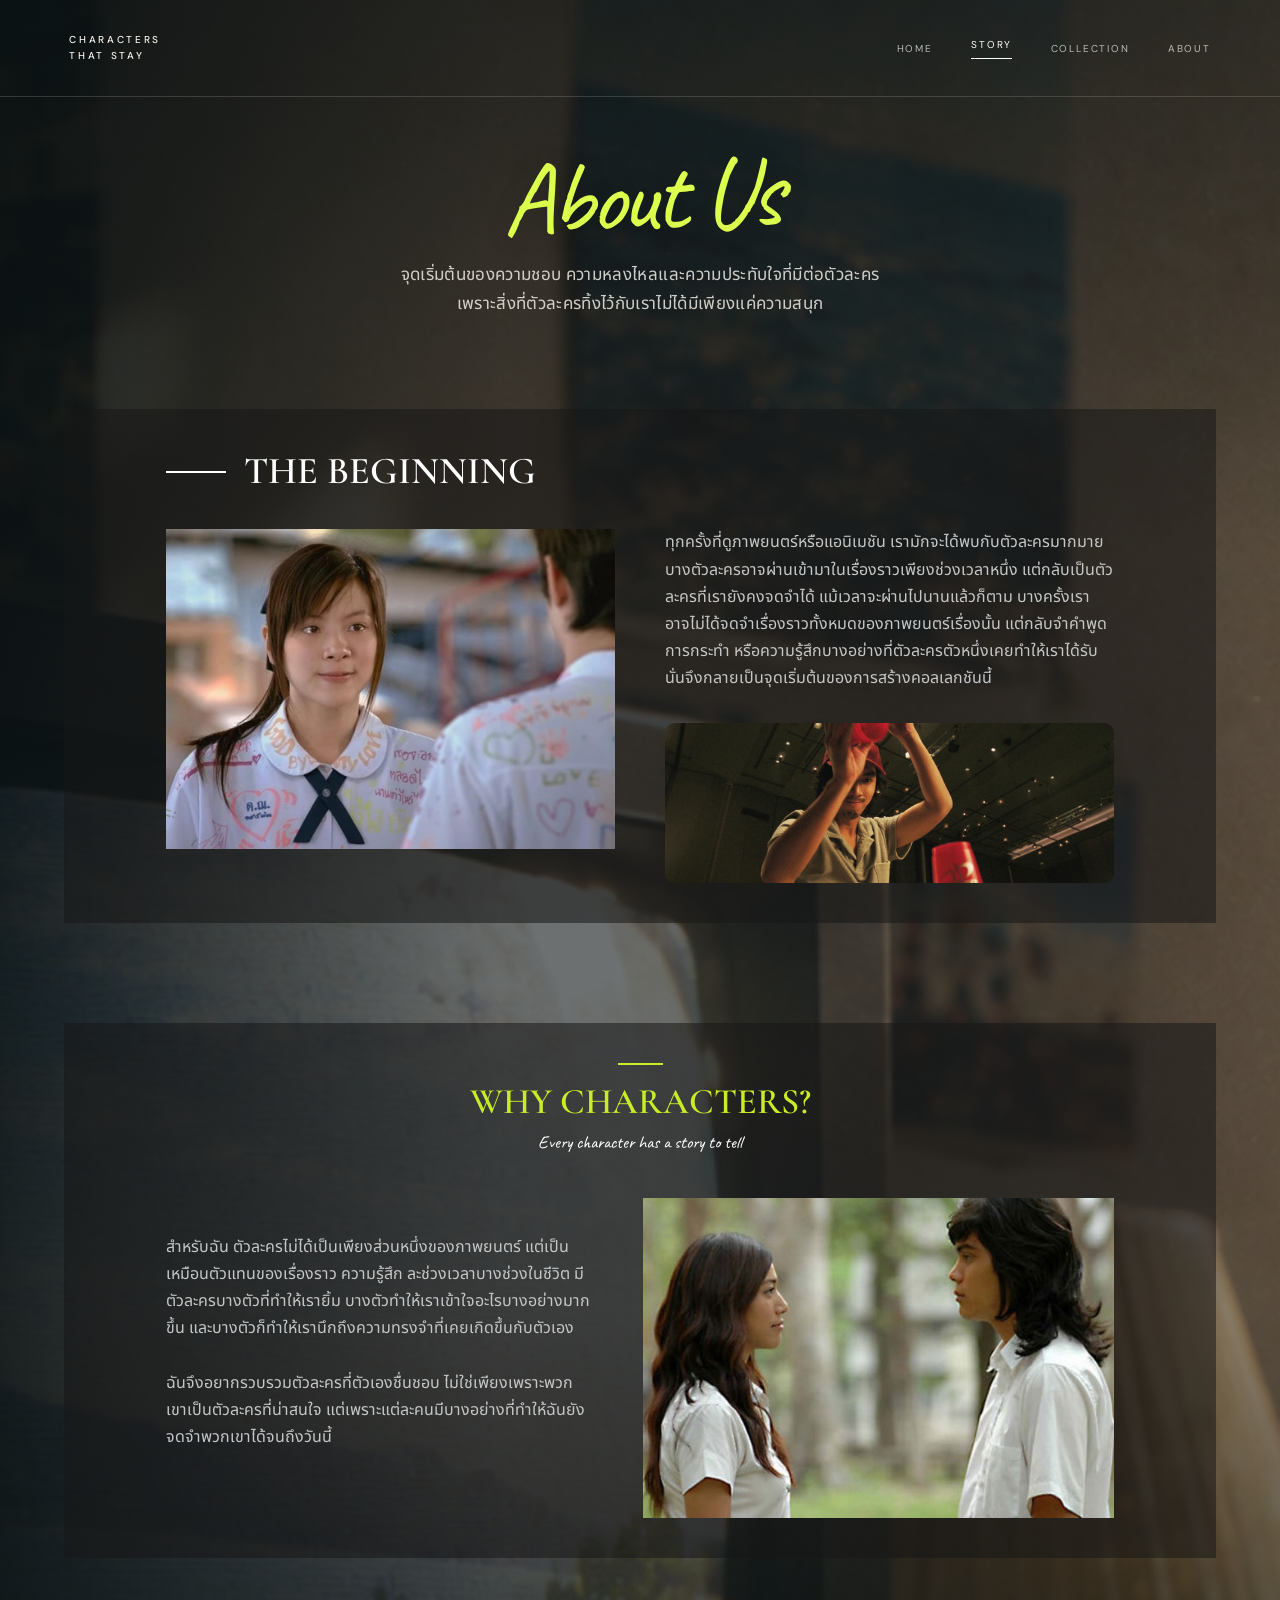
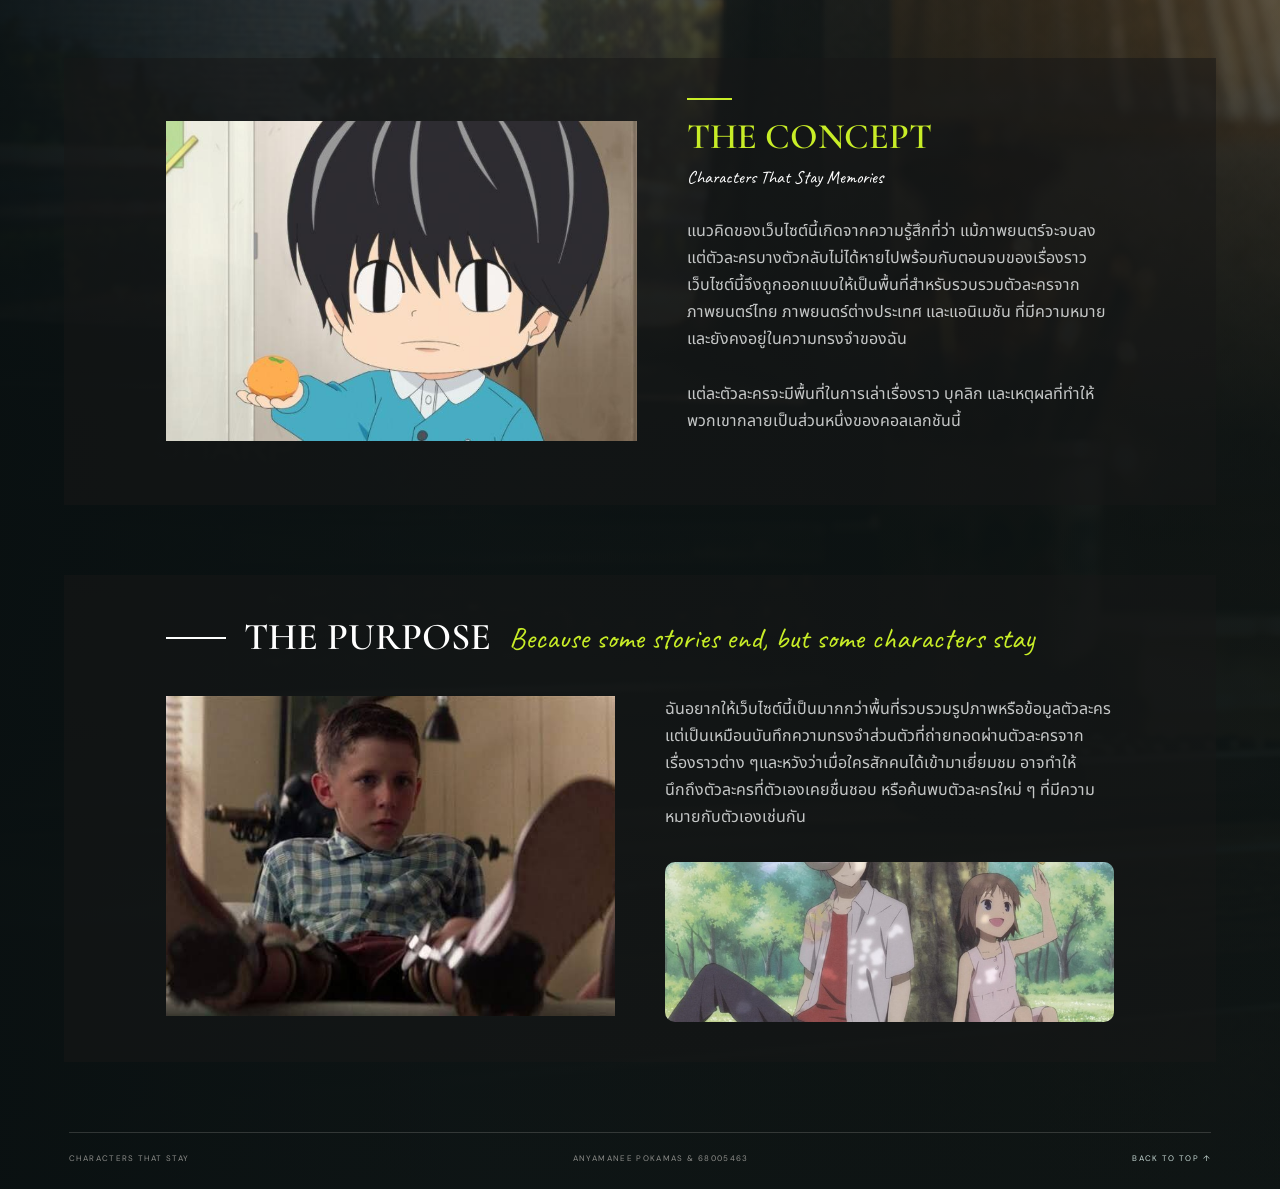
==== about.html @ 06eedd0f "about" ====
<!DOCTYPE html>
<html lang="th">

<head>
    <meta charset="UTF-8">
    <meta name="viewport" content="width=device-width, initial-scale=1.0">
    <title>Stories | Characters That Stay</title>

    <link rel="preconnect" href="https://fonts.googleapis.com">
    <link rel="preconnect" href="https://fonts.gstatic.com" crossorigin>
    <link rel="stylesheet"
        href="https://fonts.googleapis.com/css2?family=Caveat:wght@400;500&family=Cormorant+Garamond:wght@400;500;600&family=DM+Sans:wght@300;400;500;600&family=Noto+Sans+Thai:wght@300;400;500;600&display=swap">

    <!-- base.css = ส่วนกลางทุกหน้า / pages/*.css = เฉพาะหน้านี้ -->
    <link rel="stylesheet" href="css/base.css">
    <link rel="stylesheet" href="css/pages/story.css">
    <link rel="stylesheet" href="css/pages/about.css">
</head>

<body id="top" class="page-story" data-nav="story">
    <div class="page-bg" aria-hidden="true"></div>

    <!-- ===== HEADER (เหมือนกันทุกหน้า — เมนูที่ active มาจาก data-nav ของ body) ===== -->
    <header class="site-header">
        <div class="site-header__inner container">
            <a class="wordmark" href="index.html">CHARACTERS<br>THAT STAY</a>
            <nav class="main-nav" aria-label="Main navigation">
                <a href="index.html" data-nav="home">HOME</a>
                <a href="story.html" data-nav="story">STORY</a>
                <a href="collang.html" data-nav="collection">COLLECTION</a>
                <a href="about.html">ABOUT</a>
            </nav>
            <button class="menu-toggle" type="button" aria-label="Open menu" aria-expanded="false">☰</button>
        </div>
    </header>

    <main>
        <section class="story-heading">
            <h1 class="display-title display-title--center">About Us</h1>
            <p>จุดเริ่มต้นของความชอบ
                ความหลงไหลและความประทับใจที่มีต่อตัวละคร<br>เพราะสิ่งที่ตัวละครทิ้งไว้กับเราไม่ได้มีเพียงแค่ความสนุก
            </p>
        </section>

        <section class="about-editorial">

            <!-- TITLE -->
            <div class="about-title">
                <span class="about-title-line"></span>
                <h1> THE BEGINNING </h1>
            </div>

            <!-- DECORATION -->
            <div class="about-decoration">
                <span></span>
                <span></span>
            </div>

            <!-- CONTENT -->
            <div class="about-content">

                <!-- LEFT IMAGE -->
                <div class="about-main-image">
                    <img src="images/nam.jpg">
                </div>

                <!-- RIGHT CONTENT -->
                <div class="about-side">

                    <p class="about-description">
                        ทุกครั้งที่ดูภาพยนตร์หรือแอนิเมชัน เรามักจะได้พบกับตัวละครมากมาย
                        บางตัวละครอาจผ่านเข้ามาในเรื่องราวเพียงช่วงเวลาหนึ่ง แต่กลับเป็นตัวละครที่เรายังคงจดจำได้
                        แม้เวลาจะผ่านไปนานแล้วก็ตาม
                        บางครั้งเราอาจไม่ได้จดจำเรื่องราวทั้งหมดของภาพยนตร์เรื่องนั้น แต่กลับจำคำพูด การกระทำ
                        หรือความรู้สึกบางอย่างที่ตัวละครตัวหนึ่งเคยทำให้เราได้รับ
                        นั่นจึงกลายเป็นจุดเริ่มต้นของการสร้างคอลเลกชันนี้
                    </p>


                    <div class="about-secondary-image">
                        <img src="images/kao-05.jpg" alt="Cinema memory">
                    </div>

                </div>

            </div>

        </section>


        <!-- SECTION 02 -->
        <section class="about-editorial about-editorial-reverse">

            <!-- หัวข้อกลาง -->
            <div class="about-section-heading">
                <span></span>
                <h2>WHY CHARACTERS?</h2>
                <p>Every character has a story to tell</p>
            </div>

            <!-- เนื้อหา -->
            <div class="about-content">

                <!-- ซ้าย: ข้อความ -->
                <div class="about-side">

                    <p class="about-description">
                        สำหรับฉัน ตัวละครไม่ได้เป็นเพียงส่วนหนึ่งของภาพยนตร์ แต่เป็นเหมือนตัวแทนของเรื่องราว ความรู้สึก
                        ละช่วงเวลาบางช่วงในชีวิต
                        มีตัวละครบางตัวที่ทำให้เรายิ้ม บางตัวทำให้เราเข้าใจอะไรบางอย่างมากขึ้น
                        และบางตัวก็ทำให้เรานึกถึงความทรงจำที่เคยเกิดขึ้นกับตัวเอง


                        <br><br>ฉันจึงอยากรวบรวมตัวละครที่ตัวเองชื่นชอบ ไม่ใช่เพียงเพราะพวกเขาเป็นตัวละครที่น่าสนใจ
                        แต่เพราะแต่ละคนมีบางอย่างที่ทำให้ฉันยังจดจำพวกเขาได้จนถึงวันนี้
                    </p>

                </div>

                <!-- ขวา: รูปภาพ -->
                <div class="about-main-image">
                    <img src="images/dakanda-01.jpg" alt="Our stories">
                </div>

            </div>

        </section>

        <!-- SECTION 03 -->
        <section class="about-editorial about-editorial-third">

            <div class="about-content">

                <!-- ซ้าย: รูปภาพ -->
                <div class="about-main-image">
                    <img src="images/kotaro.jfif" alt="Memories">
                </div>

                <!-- ขวา: หัวข้อและข้อความ -->
                <div class="about-side">

                    <div class="about-section-heading">
                        <span></span>
                        <h2>THE CONCEPT</h2>
                        <p>Characters That Stay Memories</p>
                    </div>

                    <p class="about-description">
                        แนวคิดของเว็บไซต์นี้เกิดจากความรู้สึกที่ว่า แม้ภาพยนตร์จะจบลง แต่ตัวละครบางตัวกลับไม่ได้หายไปพร้อมกับตอนจบของเรื่องราว
                        เว็บไซต์นี้จึงถูกออกแบบให้เป็นพื้นที่สำหรับรวบรวมตัวละครจากภาพยนตร์ไทย ภาพยนตร์ต่างประเทศ และแอนิเมชัน 
                        ที่มีความหมายและยังคงอยู่ในความทรงจำของฉัน

                        <br><br>
                        แต่ละตัวละครจะมีพื้นที่ในการเล่าเรื่องราว บุคลิก และเหตุผลที่ทำให้พวกเขากลายเป็นส่วนหนึ่งของคอลเลกชันนี้
                    </p>

                </div>

            </div>

        </section>
        
        <!-- SECTION 04 -->
        <section class="about-editorial">

            <!-- TITLE -->
            <div class="about-title">
                <span class="about-title-line"></span>
                <h1> THE PURPOSE </h1>
                <p>Because some stories end, but some characters stay</p>
            </div>

            <!-- DECORATION -->
            <div class="about-decoration">
                <span></span>
                <span></span>
            </div>

            <!-- CONTENT -->
            <div class="about-content">

                <!-- LEFT IMAGE -->
                <div class="about-main-image">
                    <img src="images/forrest-04.jpg">
                </div>

                <!-- RIGHT CONTENT -->
                <div class="about-side">

                    <p class="about-description">
                        ฉันอยากให้เว็บไซต์นี้เป็นมากกว่าพื้นที่รวบรวมรูปภาพหรือข้อมูลตัวละคร แต่เป็นเหมือนบันทึกความทรงจำส่วนตัวที่ถ่ายทอดผ่านตัวละครจากเรื่องราวต่าง ๆและหวังว่าเมื่อใครสักคนได้เข้ามาเยี่ยมชม อาจทำให้นึกถึงตัวละครที่ตัวเองเคยชื่นชอบ หรือค้นพบตัวละครใหม่ ๆ ที่มีความหมายกับตัวเองเช่นกัน
                    </p>


                    <div class="about-secondary-image">
                        <img src="images/gin_hotaru.jpg" alt="Cinema memory">
                    </div>

                </div>

            </div>

        </section>


    </main>

    <!-- ===== FOOTER (เหมือนกันทุกหน้า) ===== -->
    <footer class="site-footer" id="about">
        <span>CHARACTERS THAT STAY</span>
        <span>ANYAMANEE POKAMAS &amp; 68005463</span>
        <a href="#top">BACK TO TOP ↑</a>
    </footer>

    <script src="js/story.js"></script>
    <script src="js/main.js"></script>
</body>

</html>
---- css/base.css ----
/* =========================================================
   base.css — ส่วนกลางของ "ทุกหน้า"
   ---------------------------------------------------------
   ไฟล์นี้มีแค่ของที่ใช้ร่วมกันจริง ๆ:
     1. ตัวแปรสี / ฟอนต์ / ระยะ   (แก้ตรงนี้ = เปลี่ยนทั้งเว็บ)
     2. reset พื้นฐาน
     3. พื้นหลังภาพ hero (.page-bg)
     4. header + เมนู + footer
     5. คอมโพเนนต์เล็กที่หลายหน้าใช้ (.eyebrow, .display-title, .lead,
        .text-link, .section-bar, .pill)

   กฎสำคัญ: ห้ามเขียน selector แบบแท็กเปล่า ๆ เช่น h1 { } หรือ p { }
   ในไฟล์นี้ เพราะจะไปทับทุกหน้า ให้ใช้ class เสมอ
   สไตล์เฉพาะหน้าให้ไปเขียนใน css/pages/<ชื่อหน้า>.css
   ========================================================= */

/* ---------- 1. Tokens ---------- */
:root {
  /* สี */
  --bg: #111716;
  --panel: #17201f;
  --ink: #f7f3ec;
  --muted: rgba(247, 243, 236, 0.72);
  --faint: rgba(247, 243, 236, 0.55);
  --line: rgba(247, 243, 236, 0.28);
  --line-soft: rgba(247, 243, 236, 0.16);
  --accent: #c6d8d4;      /* ตัวเลข / ป้ายเล็ก */
  --accent-2: #91cede;    /* ชื่อตัวละครบนการ์ด */
  --highlight: #dcff4e;   /* หัวข้อลายมือสีเขียวมะนาว */
  --teal: #57baa8;

  /* ฟอนต์ */
  --font-body: "DM Sans", "Noto Sans Thai", sans-serif;
  --font-thai: "Noto Sans Thai", sans-serif;
  --font-serif: "Cormorant Garamond", "Noto Sans Thai", serif;
  --font-hand: "Caveat", cursive;

  /* ระยะขอบซ้าย-ขวาของทั้งเว็บ (ใช้ตัวเดียวทุกหน้า) */
  --pad: clamp(24px, 5.4vw, 86px);
  --header-h: 96px;
}

@media (max-width: 900px) {
  :root { --pad: 28px; }
}
@media (max-width: 620px) {
  :root { --pad: 20px; --header-h: 76px; }
}

/* ---------- 2. Reset ---------- */
*,
*::before,
*::after { box-sizing: border-box; }

html { scroll-behavior: smooth; }

body {
  position: relative;
  isolation: isolate;
  min-height: 100vh;
  margin: 0;
  overflow-x: hidden;
  background: var(--bg);
  color: var(--ink);
  font-family: var(--font-body);
}

a { color: inherit; text-decoration: none; }
img { display: block; max-width: 100%; }

.container { padding-inline: var(--pad); }

@media (prefers-reduced-motion: reduce) {
  html { scroll-behavior: auto; }
  *, *::before, *::after { transition-duration: .01ms !important; }
}

/* ---------- 3. พื้นหลังภาพด้านบน ----------
   ใส่ <div class="page-bg" aria-hidden="true"></div> ไว้ใต้ <body>
   แต่ละหน้าปรับได้ด้วยตัวแปร (ตั้งที่ body ของหน้านั้น):
     --bg-height   ความสูงของภาพ (เช่น 760px หรือ 100% = ยาวทั้งหน้า)
     --bg-opacity  ความเข้มของภาพ
     --shade-left / --shade-right  ความมืดของเงาด้านซ้าย / ขวา */
.page-bg {
  position: absolute;
  z-index: -1;
  inset: 0 0 auto;
  height: var(--bg-height, 760px);
  overflow: hidden;
  pointer-events: none;
}
.page-bg::before {
  content: "";
  position: absolute;
  inset: 0;
  background: url("../images/hero3.png") center 42% / cover no-repeat;
  opacity: var(--bg-opacity, 1);
}
.page-bg::after {
  content: "";
  position: absolute;
  inset: 0;
  background:
    linear-gradient(90deg,
      rgba(9, 16, 17, var(--shade-left, .82)) 0%,
      rgba(12, 19, 20, .55) 39%,
      rgba(12, 18, 18, var(--shade-right, .12)) 72%,
      rgba(12, 18, 18, .36) 100%),
    linear-gradient(180deg,
      rgba(7, 12, 13, .48) 0%,
      transparent 20%,
      transparent 47%,
      rgba(10, 17, 17, .9) 73%,
      var(--bg) 100%);
}

/* ---------- 4. Header / เมนู ---------- */
.site-header {
  position: relative;
  z-index: 10;
  border-bottom: 1px solid var(--line-soft);   /* เส้นยาวเต็มจอทุกหน้า */
}
.site-header__inner {
  height: var(--header-h);
  display: flex;
  align-items: center;
  justify-content: space-between;
  gap: 24px;
}

.wordmark {
  font-size: 10px;
  line-height: 1.65;
  letter-spacing: .27em;
  font-weight: 500;
}

.main-nav {
  display: flex;
  align-items: center;
  gap: clamp(22px, 3vw, 48px);
}
.main-nav a {
  font-size: 10px;
  letter-spacing: .18em;
  color: var(--muted);
  transition: color .25s ease;
}
.main-nav a:hover,
.main-nav a.is-active { color: #fff; }
.main-nav a.is-active::after {
  content: "";
  display: block;
  height: 1px;
  margin-top: 7px;
  background: currentColor;
}

.menu-toggle { display: none; }

@media (max-width: 620px) {
  .wordmark { font-size: 9px; }

  .menu-toggle {
    display: block;
    width: 38px;
    height: 34px;
    border: 1px solid var(--line);
    background: rgba(0, 0, 0, .15);
    color: #fff;
    font-size: 16px;
    cursor: pointer;
  }

  .main-nav {
    display: none;
    position: absolute;
    top: calc(var(--header-h) - 8px);
    right: var(--pad);
    flex-direction: column;
    align-items: flex-end;
    gap: 18px;
    padding: 20px;
    background: rgba(13, 20, 20, .96);
    border: 1px solid var(--line);
  }
  .main-nav.is-open { display: flex; }
}

/* ---------- Footer ---------- */
.site-footer {
  display: flex;
  justify-content: space-between;
  align-items: center;
  flex-wrap: wrap;
  gap: 16px 20px;
  margin-inline: var(--pad);
  padding: 20px 0 26px;
  border-top: 1px solid var(--line-soft);
  color: var(--faint);
  font-size: 8px;
  letter-spacing: .17em;
}
.site-footer a { color: var(--accent); }

@media (max-width: 620px) {
  .site-footer { font-size: 7px; }
  .site-footer span:nth-child(2) { display: none; }
}

/* ---------- 5. คอมโพเนนต์ที่ใช้หลายหน้า ---------- */

/* ป้ายเล็กเหนือหัวข้อ */
.eyebrow {
  margin: 0 0 22px 5px;
  font-size: 9px;
  letter-spacing: .26em;
  text-transform: uppercase;
  color: var(--accent);
}

/* หัวข้อใหญ่ลายมือ (แทน h1 { } เดิมที่ไปทับทุกหน้า)
   ใช้: <h1 class="display-title">บรรทัดแรก <span>บรรทัดรอง</span></h1>
   ตัวปรับ: --inline (หน้า collection), --center (หน้า story) */
.display-title {
  margin: 0;
  font-family: var(--font-hand);
  font-size: clamp(68px, 8.4vw, 130px);
  font-weight: 400;
  line-height: .76;
  letter-spacing: -.045em;
  color: var(--highlight);
  text-shadow: 0 4px 28px rgba(0, 0, 0, .15);
  transform: rotate(-3deg);
}
.display-title span {
  display: inline-block;
  margin-left: 90px;
  font-size: .8em;
  white-space: nowrap;
}

.display-title--inline { font-size: clamp(56px, 7vw, 104px); }
.display-title--inline span { margin-left: .15em; }

.display-title--center {
  font-size: clamp(62px, 8vw, 112px);
  line-height: .88;
  text-align: center;
  transform: rotate(-2deg);
}

@media (max-width: 620px) {
  .display-title { font-size: clamp(52px, 14vw, 95px); }
  .display-title span { margin-left: 18px; }
  .display-title--inline { font-size: clamp(40px, 12vw, 64px); }
  .display-title--inline span { margin-left: .15em; }
  .display-title--center { font-size: clamp(56px, 14vw, 82px); }
}

/* ย่อหน้าแนะนำใต้หัวข้อ */
.lead {
  margin: 50px 0 0 7px;
  font-family: var(--font-thai);
  font-size: clamp(16px, 1.3vw, 19px);
  line-height: 1.55;
  letter-spacing: .025em;
  color: rgba(255, 255, 255, .88);
}
@media (max-width: 620px) {
  .lead { margin-top: 30px; font-size: 16px; }
  .lead br { display: none; }
}

/* ลิงก์ขีดเส้นใต้ เช่น ← BACK TO STORY */
.text-link {
  display: inline-flex;
  align-items: center;
  gap: 13px;
  width: fit-content;
  margin: 28px 0 0 7px;
  padding-bottom: 9px;
  border-bottom: 1px solid var(--line);
  font-size: 9px;
  letter-spacing: .2em;
  transition: gap .25s ease, color .25s ease;
}
.text-link:hover { gap: 19px; color: var(--accent-2); }

/* แถบข้อความเล็กซ้าย-ขวา + เส้นใต้ */
.section-bar {
  display: flex;
  justify-content: space-between;
  align-items: center;
  gap: 15px;
  padding-bottom: 24px;
  border-bottom: 1px solid var(--line);
  font-size: 8px;
  letter-spacing: .2em;
  color: var(--muted);
}

/* ปุ่มแคปซูล (หมวดหมู่ / ตัวกรอง) */
.pill {
  display: inline-flex;
  align-items: center;
  flex-shrink: 0;
  padding: 10px 16px;
  border: 1px solid rgba(247, 243, 236, .38);
  border-radius: 99px;
  background: rgba(10, 16, 16, .22);
  backdrop-filter: blur(8px);
  color: rgba(247, 243, 236, .82);
  font: 9px var(--font-body);
  letter-spacing: .1em;
  text-transform: uppercase;
  white-space: nowrap;
  cursor: pointer;
  transition: .2s;
}
.pill:hover,
.pill.is-active {
  background: var(--accent);
  border-color: var(--accent);
  color: #17201f;
}
---- css/pages/story.css ----
/* story.css — เฉพาะหน้า story.html (ใช้คู่กับ base.css)
   ไฟล์เดิมมีโค้ด 2 ชุด (ธีมขาว แล้วเขียนทับด้วยธีมเข้ม) — เหลือแค่ธีมเข้มชุดเดียว */

.page-story {
  --bg-height: 100%;
  --bg-opacity: .9;
  --shade-left: .9;
  --shade-right: .55;
}

/* ---------- หัวข้อ ---------- */
.story-heading {
  padding: 54px 20px 20px;
  text-align: center;
}
.story-heading .display-title { margin-bottom: 20px; }
.story-heading p {
  margin: 0;
  font-family: var(--font-thai);
  font-size: 17px;
  line-height: 1.7;
  letter-spacing: .02em;
  color: rgba(247, 243, 236, .82);
}

/* ---------- ปุ่มหมวด ---------- */
.category-pills {
  display: flex;
  flex-wrap: wrap;
  justify-content: center;
  gap: 9px;
  margin-inline: var(--pad);
  padding: 22px 0 28px;
  border-bottom: 1px solid var(--line-soft);
}

/* ---------- Carousel ---------- */
.carousel { position: relative; padding-top: 4px; }

.carousel__viewport {
  overflow: hidden;
  padding: 14px 0 24px;
  touch-action: pan-y;
}
.carousel__track {
  display: flex;
  transition: transform .48s cubic-bezier(.22, .7, .2, 1);
  will-change: transform;
}

.carousel__slide {
  flex: 0 0 100%;
  display: flex;
  flex-direction: column;
  align-items: center;
  padding: 0 14%;
  text-align: center;
}

.carousel__image {
  position: relative;
  display: block;
  width: min(100%, 560px);
  height: clamp(240px, 36vw, 360px);
  overflow: hidden;
  border: 1px solid var(--line-soft);
  border-radius: 2px;
  background: #18201f;
  box-shadow: 0 18px 60px rgba(0, 0, 0, .38);
}
.carousel__image img {
  width: 100%;
  height: 100%;
  object-fit: cover;
  transition: transform .5s;
}
.carousel__image:hover img { transform: scale(1.035); }
.carousel__image::after {
  content: "";
  position: absolute;
  inset: 45% 0 0;
  background: linear-gradient(transparent 35%, rgba(7, 12, 13, .78));
}
.carousel__cta {
  position: absolute;
  z-index: 1;
  right: 20px;
  bottom: 18px;
  font-size: 9px;
  letter-spacing: .18em;
}

.carousel__copy { padding: 24px 10px 4px; }
.carousel__number {
  font-size: 9px;
  letter-spacing: .22em;
  color: var(--accent);
}
.carousel__copy h2 {
  margin: 9px 0 8px;
  font-family: var(--font-hand);
  font-size: clamp(42px, 5.3vw, 66px);
  font-weight: 500;
  line-height: 1;
  color: var(--teal);
  transform: rotate(-1deg);
}
.carousel__copy p {
  margin: 0;
  font-family: var(--font-thai);
  font-size: 16px;
  letter-spacing: .02em;
  color: rgba(247, 243, 236, .9);
}

.carousel__arrow {
  position: absolute;
  z-index: 4;
  top: 34%;
  width: 38px;
  height: 38px;
  border: 1px solid rgba(247, 243, 236, .42);
  border-radius: 50%;
  background: rgba(13, 19, 19, .55);
  backdrop-filter: blur(8px);
  color: var(--ink);
  font-size: 17px;
  cursor: pointer;
  transition: .2s;
}
.carousel__arrow:hover {
  background: var(--accent);
  border-color: var(--accent);
  color: #17201f;
}
.carousel__arrow--prev { left: 7%; }
.carousel__arrow--next { right: 7%; }

/* ---------- ตัวนับ + จุด ---------- */
.carousel__footer {
  display: grid;
  grid-template-columns: 1fr auto 1fr;
  align-items: center;
  gap: 16px;
  max-width: 560px;
  margin: 0 auto;
  padding: 4px 20px 35px;
}
.carousel__count { font-size: 11px; }
.carousel__count b { font-weight: 500; }
.carousel__count span { color: rgba(247, 243, 236, .45); }

.carousel__dots { display: flex; align-items: center; gap: 7px; }
.carousel__dot {
  width: 6px;
  height: 6px;
  padding: 0;
  border: 0;
  border-radius: 50%;
  background: rgba(247, 243, 236, .35);
  cursor: pointer;
}
.carousel__dot.is-active {
  width: 19px;
  border-radius: 99px;
  background: var(--accent);
}

.carousel__hint {
  text-align: right;
  font-size: 8px;
  letter-spacing: 1px;
  color: var(--faint);
}

/* ---------- Responsive ---------- */
@media (max-width: 700px) {
  .story-heading p { font-size: 15px; }
  .category-pills {
    flex-wrap: nowrap;
    justify-content: flex-start;
    overflow-x: auto;
  }
  .carousel__slide { padding: 0 8%; }
  .carousel__image { height: 66vw; max-height: 340px; }
  .carousel__copy h2 { font-size: 44px; }
  .carousel__arrow { top: 29%; width: 32px; height: 32px; }
  .carousel__arrow--prev { left: 3%; }
  .carousel__arrow--next { right: 3%; }
  .carousel__footer { grid-template-columns: auto 1fr auto; gap: 10px; padding-bottom: 28px; }
  .carousel__hint { font-size: 7px; }
}
---- css/pages/about.css ----
/* ==========================
   ABOUT EDITORIAL SECTION
========================== */

.about-editorial {
  position: relative;
  max-width: 90%;
  margin: 70px auto;
  padding: 40px 8%;
  background: rgba(23, 23, 23, 0.542);
  box-sizing: border-box;
}

/* TITLE */

.about-title {
  display: flex;
  align-items: center;
  gap: 18px;
  margin-bottom: 35px;
}

.about-title-line {
  width: 60px;
  height: 2px;
  background: #fefffe;
  flex-shrink: 0;
}

.about-title h1 {
  font-family: 'Cormorant Garamond', serif;
  font-size: 38px;
  font-weight: 600;
  line-height: 1.2;
  margin: 0;
  color: #ffffff;
}
.about-title P {
  font-family: 'Caveat', serif;
  font-size: 30px;
  font-weight: 100;
  line-height: 1.2;
  margin: 0;
  color: #c8ed27;
}



/* CONTENT LAYOUT */

.about-content {
  display: grid;
  grid-template-columns: 3fr 3fr;
  gap: 50px;
  align-items: start;
}

/* LEFT IMAGE */

.about-main-image {
  width: 100%;
  height: 320px;
  overflow: hidden;
}

.about-main-image img {
  width: 100%;
  height: 100%;
  object-fit: cover;
  display: block;
}

/* RIGHT SIDE */

.about-side {
  display: flex;
  flex-direction: column;
  align-items: flex-start;
}

.about-description {
  font-family: 'Noto Sans Thai', sans-serif;
  font-size: 16px;
  line-height: 1.7;
  color: #c5c7c7;
  margin: 0 0 30px;
}


@keyframes aboutRotate {
  to {
    transform: rotate(360deg);
  }
}

/* SECOND IMAGE */

.about-secondary-image {
  width: 100%;
  height: 160px;
  overflow: hidden;
  border-radius: 10px;
}

.about-secondary-image img {
  width: 100%;
  height: 100%;
  object-fit: cover;
  display: block;
  transition: transform 0.5s ease;
  
}

.about-secondary-image:hover img {
  transform: scale(1.04);
}

/* MOBILE */

@media (max-width: 650px) {
  .about-editorial {
    padding: 30px 6%;
    margin: 35px auto;
  }

  .about-content {
    grid-template-columns: 1fr;
    gap: 25px;
  }

  .about-main-image {
    height: 250px;
  }

  .about-title h1 {
    font-size: 30px;
  }

  .about-decoration {
    right: 7%;
  }
}

/* SECOND EDITORIAL SECTION */

.about-editorial-reverse {
  margin-top: 100px;
}

/* CENTER HEADING */

.about-section-heading {
  text-align: center;
  margin-bottom: 45px;
}

.about-section-heading > span {
  display: block;
  width: 45px;
  height: 2px;
  background: #c8ed27;
  margin: 0 auto 15px;
}

.about-section-heading h2 {
  font-family: 'Cormorant Garamond', serif;
  font-size: 36px;
  font-weight: 600;
  margin: 0 0 8px;
  color:  #c8ed27;
}

.about-section-heading p {
  font-family: 'Caveat', cursive;
  font-size: 18px;
  color: #ffffff;
  margin: 0;
}

/* REVERSE LEFT-RIGHT */

.about-editorial-reverse .about-content {
  grid-template-columns: 0.95fr 1.05fr;
  align-items: center;
}

.about-editorial-reverse .about-side {
  grid-column: 1;
  grid-row: 1;
}

.about-editorial-reverse .about-main-image {
  grid-column: 2;
  grid-row: 1;
  height: 320px;
}

@media (max-width: 650px) {
  .about-editorial-reverse .about-content {
    grid-template-columns: 1fr;
  }

  .about-editorial-reverse .about-side {
    grid-column: 1;
    grid-row: 2;
  }

  .about-editorial-reverse .about-main-image {
    grid-column: 1;
    grid-row: 1;
  }
}
/* SECTION 03 */

.about-editorial-third {
  margin-top: 100px;
}

.about-editorial-third .about-content {
  grid-template-columns: 1.05fr 0.95fr;
  align-items: center;
  gap: 50px;
}

/* LEFT IMAGE */

.about-editorial-third .about-main-image {
  grid-column: 1;
  grid-row: 1;
  height: 320px;
}

/* RIGHT CONTENT */

.about-editorial-third .about-side {
  grid-column: 2;
  grid-row: 1;
}

/* HEADING ALIGN RIGHT */

.about-editorial-third .about-section-heading {
  text-align: left;
  margin-bottom: 30px;
}

.about-editorial-third .about-section-heading > span {
  margin-left: 0;
}

/* MOBILE */

@media (max-width: 650px) {
  .about-editorial-third .about-content {
    grid-template-columns: 1fr;
  }

  .about-editorial-third .about-main-image {
    grid-column: 1;
    grid-row: 1;
  }

  .about-editorial-third .about-side {
    grid-column: 1;
    grid-row: 2;
  }
}
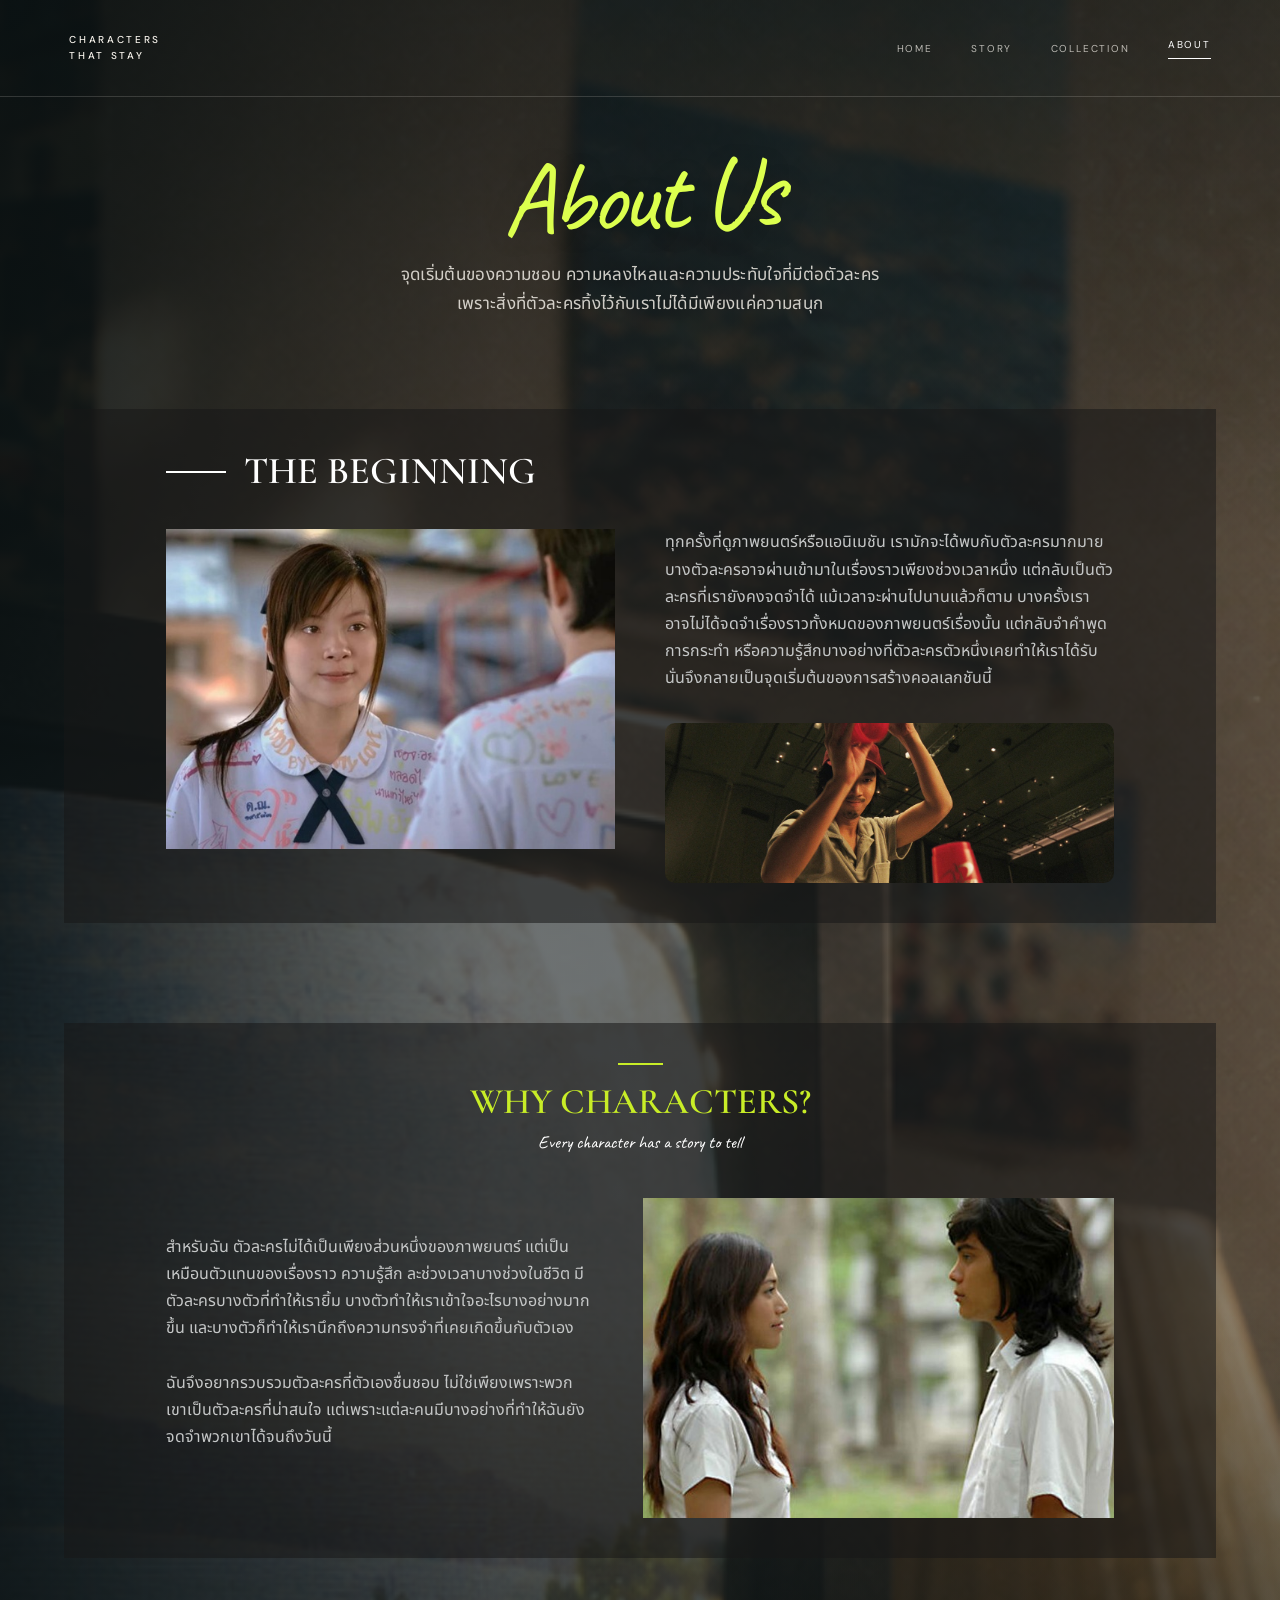
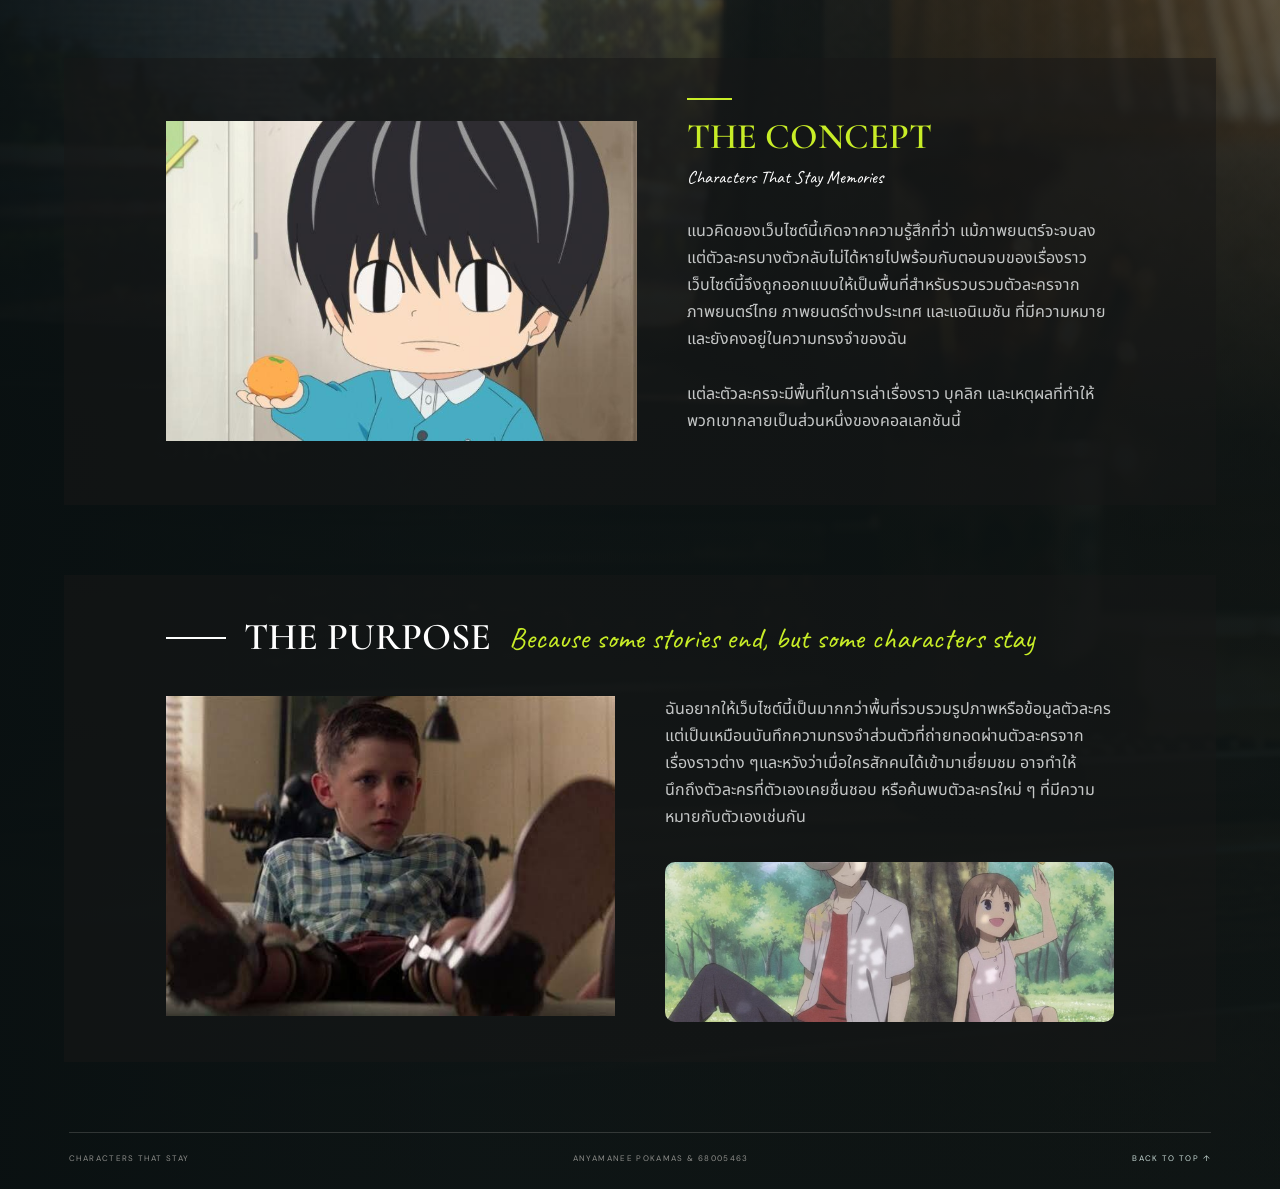
==== commit a34e4aba: "final" ====
--- a/about.html
+++ b/about.html
@@ -17,7 +17,7 @@
     <link rel="stylesheet" href="css/pages/about.css">
 </head>
 
-<body id="top" class="page-story" data-nav="story">
+<body id="top" class="page-story" data-nav="about">
     <div class="page-bg" aria-hidden="true"></div>
 
     <!-- ===== HEADER (เหมือนกันทุกหน้า — เมนูที่ active มาจาก data-nav ของ body) ===== -->
@@ -28,7 +28,7 @@
                 <a href="index.html" data-nav="home">HOME</a>
                 <a href="story.html" data-nav="story">STORY</a>
                 <a href="collang.html" data-nav="collection">COLLECTION</a>
-                <a href="about.html">ABOUT</a>
+                <a href="about.html" data-nav="about">ABOUT</a>
             </nav>
             <button class="menu-toggle" type="button" aria-label="Open menu" aria-expanded="false">☰</button>
         </div>
